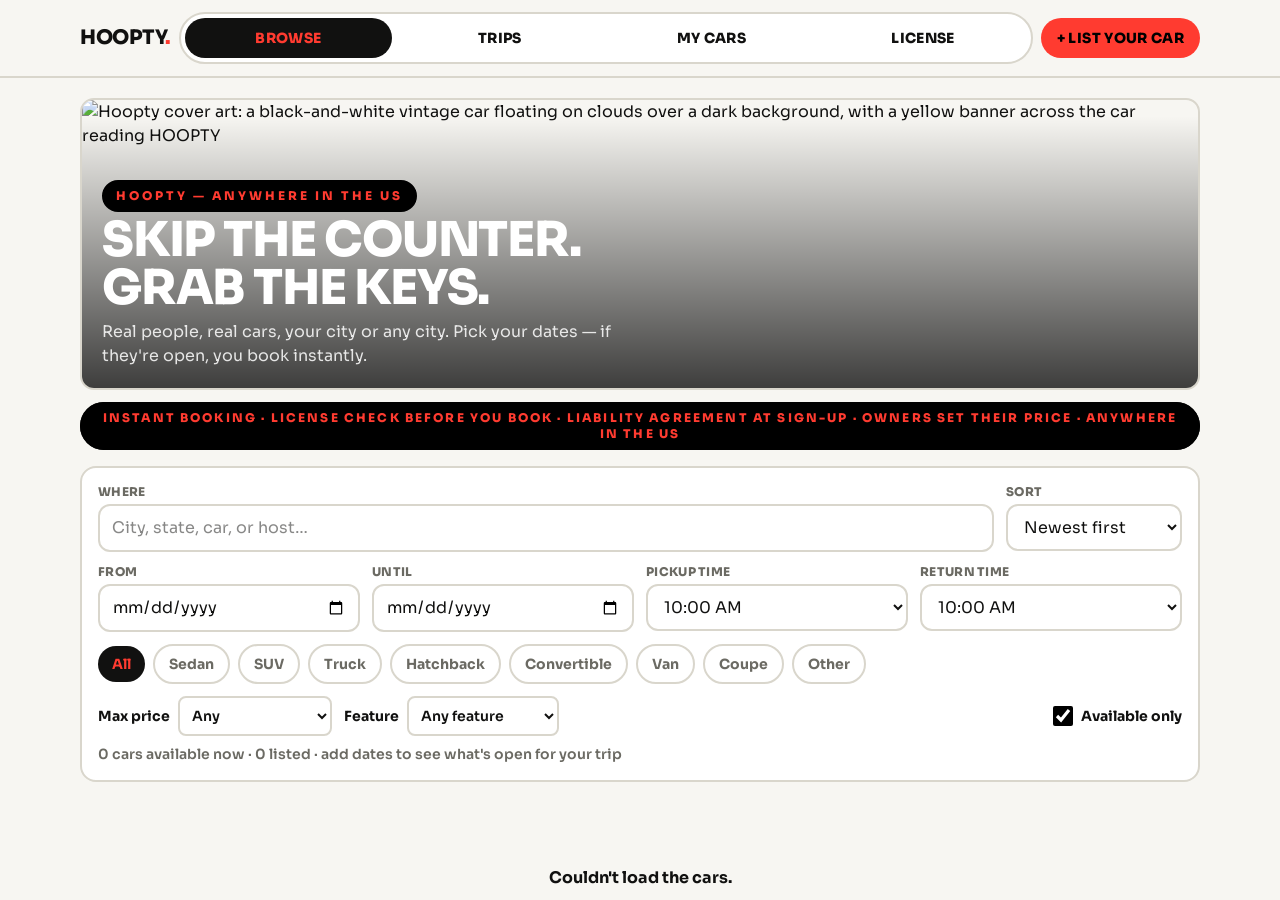
==== index.html @ c43b77bd "Add Hoopty website files" ====
<!doctype html>
<html lang="en">
  <head>
    <meta charset="utf-8" />
    <meta name="viewport" content="width=device-width, initial-scale=1, viewport-fit=cover, user-scalable=no" />
    <meta name="color-scheme" content="light dark" />
    <!-- Empty inline icon: stops the browser fetching /favicon.ico, which
         lives outside the space's routes and fails auth. -->
    <link rel="icon" href="data:," />
    <title>Car Rental App</title>
    
  <link rel="stylesheet" crossorigin href="./assets/index-31hd4hwx.css"><script type="module" crossorigin src="./assets/index-7h06ep1v.js"></script></head>
  <body>
    <div
      data-generated-space-root=""
      data-generated-space-slug="car-rental-app"
    ></div>
  </body>
</html>
---- assets/index-31hd4hwx.css ----
@import "https://fonts.googleapis.com/css2?family=Sora:wght@400;600;700;800&display=swap";:root{--buncss-light:initial;--buncss-dark: ;color-scheme:light dark;--twsa-safe-area-inset-top:env(safe-area-inset-top,0px);--twsa-safe-area-inset-right:env(safe-area-inset-right,0px);--twsa-safe-area-inset-bottom:env(safe-area-inset-bottom,0px);--twsa-safe-area-inset-left:env(safe-area-inset-left,0px)}@media (prefers-color-scheme:dark){:root{--buncss-light: ;--buncss-dark:initial}}html,[data-generated-space-root]{height:100%;min-height:100%}html img,html video,html canvas{height:revert-layer}[data-generated-space-root]{overflow:auto;position:fixed;scrollbar-width:none;inset:0}.hatch-space-root[data-hatch-space-root]{--hatch-space-bottom-padding:calc(var(--bottom-padding,0px) + env(safe-area-inset-bottom,0px));box-sizing:border-box;min-height:calc(100% + var(--header-height,0px) + var(--hatch-space-bottom-padding));min-height:calc(100dvh + var(--header-height,0px) + var(--hatch-space-bottom-padding));padding-top:var(--header-height,0px);padding-bottom:var(--hatch-space-bottom-padding);background:var(--bg,#f4f7fb);color:var(--text,#0f172a)}@media (prefers-color-scheme:dark){:root:not([data-hatch-host-theme][data-hatch-color-scheme=light]) .hatch-space-root[data-hatch-space-root]{background:var(--bg,#0c111b);color:var(--text,#e5eef9)}}:root[data-hatch-host-theme][data-hatch-color-scheme=dark] .hatch-space-root[data-hatch-space-root]{background:var(--bg,#0c111b);color:var(--text,#e5eef9)}[data-generated-space-root]::-webkit-scrollbar{display:none}/*! tailwindcss v4.0.9 | MIT License | https://tailwindcss.com */@layer theme,base,components,utilities;@layer theme{:root,:host{--font-sans:"Sora",system-ui,-apple-system,sans-serif;--color-black:#000;--color-white:#fff;--spacing:.25rem;--container-sm:24rem;--container-md:28rem;--container-lg:32rem;--container-2xl:42rem;--container-5xl:64rem;--container-6xl:72rem;--text-xs:12px;--text-xs--line-height:16px;--text-sm:14px;--text-sm--line-height:20px;--text-base:16px;--text-base--line-height:24px;--text-lg:18px;--text-lg--line-height:28px;--text-xl:20px;--text-xl--line-height:28px;--text-2xl:24px;--text-2xl--line-height:32px;--text-3xl:30px;--text-3xl--line-height:36px;--text-5xl:3rem;--text-5xl--line-height:1;--font-weight-normal:400;--font-weight-semibold:600;--font-weight-bold:700;--font-weight-extrabold:800;--tracking-tight:-.025em;--tracking-wide:.025em;--leading-tight:1.25;--leading-snug:1.375;--radius-md:.375rem;--radius-lg:.5rem;--radius-xl:.75rem;--radius-2xl:1rem;--default-transition-duration:.15s;--default-transition-timing-function:cubic-bezier(.4,0,.2,1)}}@layer base{*,:after,:before{box-sizing:border-box;border:0 solid;margin:0;padding:0}::backdrop{box-sizing:border-box;border:0 solid;margin:0;padding:0}::-webkit-file-upload-button{box-sizing:border-box;border:0 solid;margin:0;padding:0}::file-selector-button{box-sizing:border-box;border:0 solid;margin:0;padding:0}html,:host{-webkit-text-size-adjust:100%;tab-size:4;font-feature-settings:initial;font-variation-settings:initial;-webkit-tap-highlight-color:transparent;font-family:Sora,system-ui,-apple-system,BlinkMacSystemFont,Segoe UI,Roboto,Noto Sans,Ubuntu,Cantarell,Helvetica Neue,sans-serif;line-height:1.5}hr{color:inherit;border-top-width:1px;height:0}abbr:where([title]){-webkit-text-decoration:underline dotted;text-decoration:underline dotted}h1,h2,h3,h4,h5,h6{font-size:inherit;font-weight:inherit}a{color:inherit;-webkit-text-decoration:inherit;text-decoration:inherit}b,strong{font-weight:bolder}code,kbd,samp,pre{font-feature-settings:initial;font-variation-settings:initial;font-family:ui-monospace,SFMono-Regular,Menlo,Monaco,Consolas,Liberation Mono,Courier New,monospace;font-size:1em}small{font-size:80%}sub,sup{position:relative;vertical-align:baseline;font-size:75%;line-height:0}sub{bottom:-.25em}sup{top:-.5em}table{text-indent:0;border-color:inherit;border-collapse:collapse}:-moz-focusring{outline:auto}progress{vertical-align:baseline}summary{display:list-item}ol,ul,menu{list-style:none}img,svg,video,canvas,audio,iframe,embed,object{display:block;vertical-align:middle}img,video{max-width:100%;height:auto}button,input,select,optgroup,textarea{font:inherit;font-feature-settings:inherit;font-variation-settings:inherit;letter-spacing:inherit;color:inherit;opacity:1;background-color:#0000;border-radius:0}::-webkit-file-upload-button{font:inherit;font-feature-settings:inherit;font-variation-settings:inherit;letter-spacing:inherit;color:inherit;opacity:1;background-color:#0000;border-radius:0}::file-selector-button{font:inherit;font-feature-settings:inherit;font-variation-settings:inherit;letter-spacing:inherit;color:inherit;opacity:1;background-color:#0000;border-radius:0}:where(select:-webkit-any([multiple],[size])) optgroup{font-weight:bolder}:where(select:-moz-any([multiple],[size])) optgroup{font-weight:bolder}:where(select:is([multiple],[size])) optgroup{font-weight:bolder}:where(select:-webkit-any([multiple],[size])) optgroup option{padding-inline-start:20px}:where(select:-moz-any([multiple],[size])) optgroup option{padding-inline-start:20px}:where(select:is([multiple],[size])) optgroup option{padding-inline-start:20px}::-webkit-file-upload-button{margin-inline-end:4px}::file-selector-button{margin-inline-end:4px}::placeholder{opacity:1}@supports ( not (-webkit-appearance: -apple-pay-button)) or (contain-intrinsic-size: 1px){::placeholder{color:color-mix(in oklab,currentcolor 50%,transparent)}}textarea{resize:vertical}::-webkit-search-decoration{-webkit-appearance:none}::-webkit-date-and-time-value{text-align:inherit;min-height:1lh}::-webkit-datetime-edit{display:inline-flex}::-webkit-datetime-edit-fields-wrapper{padding:0}::-webkit-datetime-edit{padding-block-start:0;padding-block-end:0}::-webkit-datetime-edit-year-field{padding-block-start:0;padding-block-end:0}::-webkit-datetime-edit-month-field{padding-block-start:0;padding-block-end:0}::-webkit-datetime-edit-day-field{padding-block-start:0;padding-block-end:0}::-webkit-datetime-edit-hour-field{padding-block-start:0;padding-block-end:0}::-webkit-datetime-edit-minute-field{padding-block-start:0;padding-block-end:0}::-webkit-datetime-edit-second-field{padding-block-start:0;padding-block-end:0}::-webkit-datetime-edit-millisecond-field{padding-block-start:0;padding-block-end:0}::-webkit-datetime-edit-meridiem-field{padding-block-start:0;padding-block-end:0}::-webkit-calendar-picker-indicator{line-height:1}:-moz-ui-invalid{box-shadow:none}button{appearance:button}input:where([type=button],[type=reset],[type=submit]){appearance:button}::-webkit-file-upload-button{appearance:button}::file-selector-button{appearance:button}::-webkit-inner-spin-button{height:auto}::-webkit-outer-spin-button{height:auto}[hidden]:where(:not([hidden=until-found])){display:none!important}}@layer utilities{.\!visible{visibility:visible!important}.visible{visibility:visible}.sr-only{position:absolute;overflow:hidden;clip:rect(0,0,0,0);white-space:nowrap;border-width:0;width:1px;height:1px;margin:-1px;padding:0}.absolute{position:absolute}.fixed{position:fixed}.relative{position:relative}.static{position:static}.sticky{position:sticky}.inset-0{inset:calc(var(--spacing)*0)}.inset-x-0{inset-inline:calc(var(--spacing)*0)}.top-0{top:calc(var(--spacing)*0)}.top-3{top:calc(var(--spacing)*3)}.right-3{right:calc(var(--spacing)*3)}.bottom-0{bottom:calc(var(--spacing)*0)}.bottom-5{bottom:calc(var(--spacing)*5)}.left-1\/2{left:50%}.left-3{left:calc(var(--spacing)*3)}.z-10{z-index:10}.z-30{z-index:30}.z-40{z-index:40}.z-50{z-index:50}.\!container{width:100%!important}@media (min-width:40rem){.\!container{max-width:40rem!important}}@media (min-width:48rem){.\!container{max-width:48rem!important}}@media (min-width:64rem){.\!container{max-width:64rem!important}}@media (min-width:80rem){.\!container{max-width:80rem!important}}@media (min-width:96rem){.\!container{max-width:96rem!important}}.container{width:100%}@media (min-width:40rem){.container{max-width:40rem}}@media (min-width:48rem){.container{max-width:48rem}}@media (min-width:64rem){.container{max-width:64rem}}@media (min-width:80rem){.container{max-width:80rem}}@media (min-width:96rem){.container{max-width:96rem}}.mx-auto{margin-inline-start:auto;margin-inline-end:auto}.mt-0\.5{margin-top:calc(var(--spacing)*.5)}.mt-1{margin-top:calc(var(--spacing)*1)}.mt-1\.5{margin-top:calc(var(--spacing)*1.5)}.mt-2{margin-top:calc(var(--spacing)*2)}.mt-2\.5{margin-top:calc(var(--spacing)*2.5)}.mt-3{margin-top:calc(var(--spacing)*3)}.mt-4{margin-top:calc(var(--spacing)*4)}.mt-5{margin-top:calc(var(--spacing)*5)}.mt-6{margin-top:calc(var(--spacing)*6)}.mt-8{margin-top:calc(var(--spacing)*8)}.mt-12{margin-top:calc(var(--spacing)*12)}.mb-1{margin-bottom:calc(var(--spacing)*1)}.mb-2{margin-bottom:calc(var(--spacing)*2)}.ml-auto{margin-left:auto}.block{display:block}.flex{display:flex}.grid{display:grid}.hidden{display:none}.inline{display:inline}.inline-block{display:inline-block}.aspect-square{aspect-ratio:1}.h-3{height:calc(var(--spacing)*3)}.h-3\.5{height:calc(var(--spacing)*3.5)}.h-4{height:calc(var(--spacing)*4)}.h-5{height:calc(var(--spacing)*5)}.h-6{height:calc(var(--spacing)*6)}.h-8{height:calc(var(--spacing)*8)}.h-10{height:calc(var(--spacing)*10)}.h-12{height:calc(var(--spacing)*12)}.h-14{height:calc(var(--spacing)*14)}.h-16{height:calc(var(--spacing)*16)}.h-20{height:calc(var(--spacing)*20)}.h-32{height:calc(var(--spacing)*32)}.h-36{height:calc(var(--spacing)*36)}.h-40{height:calc(var(--spacing)*40)}.h-48{height:calc(var(--spacing)*48)}.h-52{height:calc(var(--spacing)*52)}.h-56{height:calc(var(--spacing)*56)}.h-64{height:calc(var(--spacing)*64)}.max-h-60{max-height:calc(var(--spacing)*60)}.min-h-screen{min-height:100vh}.w-3{width:calc(var(--spacing)*3)}.w-3\.5{width:calc(var(--spacing)*3.5)}.w-4{width:calc(var(--spacing)*4)}.w-5{width:calc(var(--spacing)*5)}.w-6{width:calc(var(--spacing)*6)}.w-8{width:calc(var(--spacing)*8)}.w-10{width:calc(var(--spacing)*10)}.w-12{width:calc(var(--spacing)*12)}.w-14{width:calc(var(--spacing)*14)}.w-16{width:calc(var(--spacing)*16)}.w-28{width:calc(var(--spacing)*28)}.w-36{width:calc(var(--spacing)*36)}.w-\[calc\(100\%-2rem\)\]{width:calc(100% - 2rem)}.w-fit{width:-moz-fit-content;width:fit-content}.w-full{width:100%}.max-w-2xl{max-width:var(--container-2xl)}.max-w-5xl{max-width:var(--container-5xl)}.max-w-6xl{max-width:var(--container-6xl)}.max-w-lg{max-width:var(--container-lg)}.max-w-md{max-width:var(--container-md)}.max-w-sm{max-width:var(--container-sm)}.min-w-0{min-width:calc(var(--spacing)*0)}.min-w-\[260px\]{min-width:260px}.flex-1{flex:1}.shrink-0{flex-shrink:0}.-translate-x-1\/2{--tw-translate-x:calc(calc(1/2*100%)*-1);translate:var(--tw-translate-x)var(--tw-translate-y)}.cursor-pointer{cursor:pointer}.resize{resize:both}.list-decimal{list-style-type:decimal}.list-disc{list-style-type:disc}.grid-cols-1{grid-template-columns:repeat(1,minmax(0,1fr))}.grid-cols-2{grid-template-columns:repeat(2,minmax(0,1fr))}.grid-cols-7{grid-template-columns:repeat(7,minmax(0,1fr))}.flex-col{flex-direction:column}.flex-wrap{flex-wrap:wrap}.items-center{align-items: center}.items-start{align-items: flex-start}.justify-between{justify-content:space-between}.justify-center{justify-content:center}.gap-1{gap:calc(var(--spacing)*1)}.gap-1\.5{gap:calc(var(--spacing)*1.5)}.gap-2{gap:calc(var(--spacing)*2)}.gap-2\.5{gap:calc(var(--spacing)*2.5)}.gap-3{gap:calc(var(--spacing)*3)}.gap-4{gap:calc(var(--spacing)*4)}.gap-6{gap:calc(var(--spacing)*6)}:where(.space-y-1>:not(:last-child)){--tw-space-y-reverse:0;margin-block-start:calc(calc(var(--spacing)*1)*var(--tw-space-y-reverse));margin-block-end:calc(calc(var(--spacing)*1)*calc(1 - var(--tw-space-y-reverse)))}:where(.space-y-1\.5>:not(:last-child)){--tw-space-y-reverse:0;margin-block-start:calc(calc(var(--spacing)*1.5)*var(--tw-space-y-reverse));margin-block-end:calc(calc(var(--spacing)*1.5)*calc(1 - var(--tw-space-y-reverse)))}:where(.space-y-2>:not(:last-child)){--tw-space-y-reverse:0;margin-block-start:calc(calc(var(--spacing)*2)*var(--tw-space-y-reverse));margin-block-end:calc(calc(var(--spacing)*2)*calc(1 - var(--tw-space-y-reverse)))}:where(.space-y-3>:not(:last-child)){--tw-space-y-reverse:0;margin-block-start:calc(calc(var(--spacing)*3)*var(--tw-space-y-reverse));margin-block-end:calc(calc(var(--spacing)*3)*calc(1 - var(--tw-space-y-reverse)))}:where(.space-y-4>:not(:last-child)){--tw-space-y-reverse:0;margin-block-start:calc(calc(var(--spacing)*4)*var(--tw-space-y-reverse));margin-block-end:calc(calc(var(--spacing)*4)*calc(1 - var(--tw-space-y-reverse)))}:where(.space-y-5>:not(:last-child)){--tw-space-y-reverse:0;margin-block-start:calc(calc(var(--spacing)*5)*var(--tw-space-y-reverse));margin-block-end:calc(calc(var(--spacing)*5)*calc(1 - var(--tw-space-y-reverse)))}.overflow-hidden{overflow:hidden}.overflow-y-auto{overflow-y:auto}.rounded{border-radius:.25rem}.rounded-2xl{border-radius:var(--radius-2xl)}.rounded-\[var\(--radius\)\]{border-radius:var(--radius)}.rounded-full{border-radius:3.40282e38px}.rounded-lg{border-radius:var(--radius-lg)}.rounded-md{border-radius:var(--radius-md)}.rounded-xl{border-radius:var(--radius-xl)}.border{border-style:var(--tw-border-style);border-width:1px}.border-2{border-style:var(--tw-border-style);border-width:2px}.border-t{border-top-style:var(--tw-border-style);border-top-width:1px}.border-t-2{border-top-style:var(--tw-border-style);border-top-width:2px}.border-b-2{border-bottom-style:var(--tw-border-style);border-bottom-width:2px}.border-dashed{--tw-border-style:dashed;border-style:dashed}.border-\[var\(--accent\)\]{border-color:var(--accent)}.border-\[var\(--amber\)\]{border-color:var(--amber)}.border-\[var\(--border\)\]{border-color:var(--border)}.border-\[var\(--danger\)\]{border-color:var(--danger)}.border-black{border-color:var(--color-black)}.bg-\[var\(--accent\)\]{background-color:var(--accent)}.bg-\[var\(--amber\)\]{background-color:var(--amber)}.bg-\[var\(--amber\)\]\/15{background-color:color-mix(in oklab,var(--amber)15%,transparent)}.bg-\[var\(--amber\)\]\/25{background-color:color-mix(in oklab,var(--amber)25%,transparent)}.bg-\[var\(--bg\)\]{background-color:var(--bg)}.bg-\[var\(--bg\)\]\/95{background-color:color-mix(in oklab,var(--bg)95%,transparent)}.bg-\[var\(--danger\)\]{background-color:var(--danger)}.bg-\[var\(--danger\)\]\/10{background-color:color-mix(in oklab,var(--danger)10%,transparent)}.bg-\[var\(--danger\)\]\/15{background-color:color-mix(in oklab,var(--danger)15%,transparent)}.bg-\[var\(--danger\)\]\/25{background-color:color-mix(in oklab,var(--danger)25%,transparent)}.bg-\[var\(--surface\)\]{background-color:var(--surface)}.bg-\[var\(--surface-alt\)\]{background-color:var(--surface-alt)}.bg-\[var\(--text\)\]{background-color:var(--text)}.bg-black{background-color:var(--color-black)}.bg-black\/70{background-color:color-mix(in oklab,var(--color-black)70%,transparent)}.bg-gradient-to-t{--tw-gradient-position:to top in oklab;background-image:linear-gradient(var(--tw-gradient-stops))}.from-black\/75{--tw-gradient-from:color-mix(in oklab,var(--color-black)75%,transparent);--tw-gradient-stops:var(--tw-gradient-via-stops,var(--tw-gradient-position),var(--tw-gradient-from)var(--tw-gradient-from-position),var(--tw-gradient-to)var(--tw-gradient-to-position))}.to-transparent{--tw-gradient-to:transparent;--tw-gradient-stops:var(--tw-gradient-via-stops,var(--tw-gradient-position),var(--tw-gradient-from)var(--tw-gradient-from-position),var(--tw-gradient-to)var(--tw-gradient-to-position))}.object-cover{object-fit:cover}.p-1{padding:calc(var(--spacing)*1)}.p-3{padding:calc(var(--spacing)*3)}.p-4{padding:calc(var(--spacing)*4)}.p-5{padding:calc(var(--spacing)*5)}.px-1\.5{padding-inline:calc(var(--spacing)*1.5)}.px-2{padding-inline:calc(var(--spacing)*2)}.px-2\.5{padding-inline:calc(var(--spacing)*2.5)}.px-3{padding-inline:calc(var(--spacing)*3)}.px-3\.5{padding-inline:calc(var(--spacing)*3.5)}.px-4{padding-inline:calc(var(--spacing)*4)}.px-5{padding-inline:calc(var(--spacing)*5)}.px-6{padding-inline:calc(var(--spacing)*6)}.py-0\.5{padding-block:calc(var(--spacing)*.5)}.py-1{padding-block:calc(var(--spacing)*1)}.py-1\.5{padding-block:calc(var(--spacing)*1.5)}.py-2{padding-block:calc(var(--spacing)*2)}.py-2\.5{padding-block:calc(var(--spacing)*2.5)}.py-3{padding-block:calc(var(--spacing)*3)}.py-4{padding-block:calc(var(--spacing)*4)}.py-12{padding-block:calc(var(--spacing)*12)}.py-14{padding-block:calc(var(--spacing)*14)}.py-16{padding-block:calc(var(--spacing)*16)}.pt-1{padding-top:calc(var(--spacing)*1)}.pt-3{padding-top:calc(var(--spacing)*3)}.pt-5{padding-top:calc(var(--spacing)*5)}.pt-6{padding-top:calc(var(--spacing)*6)}.pt-16{padding-top:calc(var(--spacing)*16)}.pt-safe{padding-top:var(--twsa-safe-area-inset-top)}.pb-12{padding-bottom:calc(var(--spacing)*12)}.pb-16{padding-bottom:calc(var(--spacing)*16)}.pl-5{padding-left:calc(var(--spacing)*5)}.text-center{text-align:center}.text-left{text-align:left}.text-right{text-align:right}.text-2xl{font-size:var(--text-2xl);line-height:var(--tw-leading,var(--text-2xl--line-height))}.text-3xl{font-size:var(--text-3xl);line-height:var(--tw-leading,var(--text-3xl--line-height))}.text-base{font-size:var(--text-base);line-height:var(--tw-leading,var(--text-base--line-height))}.text-lg{font-size:var(--text-lg);line-height:var(--tw-leading,var(--text-lg--line-height))}.text-sm{font-size:var(--text-sm);line-height:var(--tw-leading,var(--text-sm--line-height))}.text-xl{font-size:var(--text-xl);line-height:var(--tw-leading,var(--text-xl--line-height))}.text-xs{font-size:var(--text-xs);line-height:var(--tw-leading,var(--text-xs--line-height))}.text-\[11px\]{font-size:11px}.leading-none{--tw-leading:1;line-height:1}.leading-snug{--tw-leading:var(--leading-snug);line-height:var(--leading-snug)}.leading-tight{--tw-leading:var(--leading-tight);line-height:var(--leading-tight)}.font-bold{--tw-font-weight:var(--font-weight-bold);font-weight:var(--font-weight-bold)}.font-extrabold{--tw-font-weight:var(--font-weight-extrabold);font-weight:var(--font-weight-extrabold)}.font-normal{--tw-font-weight:var(--font-weight-normal);font-weight:var(--font-weight-normal)}.font-semibold{--tw-font-weight:var(--font-weight-semibold);font-weight:var(--font-weight-semibold)}.tracking-\[0\.18em\]{--tw-tracking:.18em;letter-spacing:.18em}.tracking-\[0\.25em\]{--tw-tracking:.25em;letter-spacing:.25em}.tracking-tight{--tw-tracking:var(--tracking-tight);letter-spacing:var(--tracking-tight)}.tracking-wide{--tw-tracking:var(--tracking-wide);letter-spacing:var(--tracking-wide)}.whitespace-pre-wrap{white-space:pre-wrap}.text-\[\#FF3B30\]{color:#ff3b30}.text-\[var\(--accent-text\)\]{color:var(--accent-text)}.text-\[var\(--amber\)\]{color:var(--amber)}.text-\[var\(--bg\)\]{color:var(--bg)}.text-\[var\(--danger\)\]{color:var(--danger)}.text-\[var\(--dim\)\]{color:var(--dim)}.text-\[var\(--text\)\]{color:var(--text)}.text-black{color:var(--color-black)}.text-white{color:var(--color-white)}.text-white\/85{color:color-mix(in oklab,var(--color-white)85%,transparent)}.uppercase{text-transform:uppercase}.line-through{text-decoration-line:line-through}.accent-black{accent-color:var(--color-black)}.opacity-40{opacity:.4}.opacity-60{opacity:.6}.opacity-80{opacity:.8}.shadow-\[inset_0_0_0_2px_black\]{--tw-shadow:inset 0 0 0 2px var(--tw-shadow-color,black);box-shadow:var(--tw-inset-shadow),var(--tw-inset-ring-shadow),var(--tw-ring-offset-shadow),var(--tw-ring-shadow),var(--tw-shadow)}.shadow-lg{--tw-shadow:0 10px 15px -3px var(--tw-shadow-color,#0000001a),0 4px 6px -4px var(--tw-shadow-color,#0000001a);box-shadow:var(--tw-inset-shadow),var(--tw-inset-ring-shadow),var(--tw-ring-offset-shadow),var(--tw-ring-shadow),var(--tw-shadow)}.shadow-sm{--tw-shadow:0 1px 3px 0 var(--tw-shadow-color,#0000001a),0 1px 2px -1px var(--tw-shadow-color,#0000001a);box-shadow:var(--tw-inset-shadow),var(--tw-inset-ring-shadow),var(--tw-ring-offset-shadow),var(--tw-ring-shadow),var(--tw-shadow)}.ring-1{--tw-ring-shadow:var(--tw-ring-inset,)0 0 0 calc(1px + var(--tw-ring-offset-width))var(--tw-ring-color,currentColor);box-shadow:var(--tw-inset-shadow),var(--tw-inset-ring-shadow),var(--tw-ring-offset-shadow),var(--tw-ring-shadow),var(--tw-shadow)}.ring-\[var\(--border\)\]{--tw-ring-color:var(--border)}.blur{--tw-blur:blur(8px);filter:var(--tw-blur,)var(--tw-brightness,)var(--tw-contrast,)var(--tw-grayscale,)var(--tw-hue-rotate,)var(--tw-invert,)var(--tw-saturate,)var(--tw-sepia,)var(--tw-drop-shadow,)}.filter{filter:var(--tw-blur,)var(--tw-brightness,)var(--tw-contrast,)var(--tw-grayscale,)var(--tw-hue-rotate,)var(--tw-invert,)var(--tw-saturate,)var(--tw-sepia,)var(--tw-drop-shadow,)}.backdrop-blur{--tw-backdrop-blur:blur(8px);-webkit-backdrop-filter:var(--tw-backdrop-blur,)var(--tw-backdrop-brightness,)var(--tw-backdrop-contrast,)var(--tw-backdrop-grayscale,)var(--tw-backdrop-hue-rotate,)var(--tw-backdrop-invert,)var(--tw-backdrop-opacity,)var(--tw-backdrop-saturate,)var(--tw-backdrop-sepia,);backdrop-filter:var(--tw-backdrop-blur,)var(--tw-backdrop-brightness,)var(--tw-backdrop-contrast,)var(--tw-backdrop-grayscale,)var(--tw-backdrop-hue-rotate,)var(--tw-backdrop-invert,)var(--tw-backdrop-opacity,)var(--tw-backdrop-saturate,)var(--tw-backdrop-sepia,)}.transition{transition-property:color,background-color,border-color,outline-color,text-decoration-color,fill,stroke,--tw-gradient-from,--tw-gradient-via,--tw-gradient-to,opacity,box-shadow,transform,translate,scale,rotate,filter,-webkit-backdrop-filter,backdrop-filter;transition-timing-function:var(--tw-ease,var(--default-transition-timing-function));transition-duration:var(--tw-duration,var(--default-transition-duration))}.transition-colors{transition-property:color,background-color,border-color,outline-color,text-decoration-color,fill,stroke,--tw-gradient-from,--tw-gradient-via,--tw-gradient-to;transition-timing-function:var(--tw-ease,var(--default-transition-timing-function));transition-duration:var(--tw-duration,var(--default-transition-duration))}.transition-shadow{transition-property:box-shadow;transition-timing-function:var(--tw-ease,var(--default-transition-timing-function));transition-duration:var(--tw-duration,var(--default-transition-duration))}.safe{--twsa-safe-area-inset-top:env(safe-area-inset-top);--twsa-safe-area-inset-right:env(safe-area-inset-right);--twsa-safe-area-inset-bottom:env(safe-area-inset-bottom);--twsa-safe-area-inset-left:env(safe-area-inset-left)}@media (hover:hover){.hover\:shadow-md:hover{--tw-shadow:0 4px 6px -1px var(--tw-shadow-color,#0000001a),0 2px 4px -2px var(--tw-shadow-color,#0000001a);box-shadow:var(--tw-inset-shadow),var(--tw-inset-ring-shadow),var(--tw-ring-offset-shadow),var(--tw-ring-shadow),var(--tw-shadow)}}.disabled\:opacity-50:disabled{opacity:.5}@media (min-width:40rem){.sm\:block{display:block}}@media (min-width:40rem){.sm\:hidden{display:none}}@media (min-width:40rem){.sm\:inline{display:inline}}@media (min-width:40rem){.sm\:h-72{height:calc(var(--spacing)*72)}}@media (min-width:40rem){.sm\:h-96{height:calc(var(--spacing)*96)}}@media (min-width:40rem){.sm\:w-44{width:calc(var(--spacing)*44)}}@media (min-width:40rem){.sm\:grid-cols-2{grid-template-columns:repeat(2,minmax(0,1fr))}}@media (min-width:40rem){.sm\:grid-cols-3{grid-template-columns:repeat(3,minmax(0,1fr))}}@media (min-width:40rem){.sm\:grid-cols-4{grid-template-columns:repeat(4,minmax(0,1fr))}}@media (min-width:40rem){.sm\:flex-row{flex-direction:row}}@media (min-width:40rem){.sm\:px-3{padding-inline:calc(var(--spacing)*3)}}@media (min-width:40rem){.sm\:px-4{padding-inline:calc(var(--spacing)*4)}}@media (min-width:40rem){.sm\:text-5xl{font-size:var(--text-5xl);line-height:var(--tw-leading,var(--text-5xl--line-height))}}@media (min-width:40rem){.sm\:text-base{font-size:var(--text-base);line-height:var(--tw-leading,var(--text-base--line-height))}}@media (min-width:40rem){.sm\:text-sm{font-size:var(--text-sm);line-height:var(--tw-leading,var(--text-sm--line-height))}}@media (min-width:40rem){.sm\:text-xs{font-size:var(--text-xs);line-height:var(--tw-leading,var(--text-xs--line-height))}}@media (min-width:64rem){.lg\:sticky{position:sticky}}@media (min-width:64rem){.lg\:top-20{top:calc(var(--spacing)*20)}}@media (min-width:64rem){.lg\:grid-cols-2{grid-template-columns:repeat(2,minmax(0,1fr))}}@media (min-width:64rem){.lg\:grid-cols-3{grid-template-columns:repeat(3,minmax(0,1fr))}}@media (min-width:64rem){.lg\:grid-cols-4{grid-template-columns:repeat(4,minmax(0,1fr))}}@media (min-width:64rem){.lg\:grid-cols-\[1fr_380px\]{grid-template-columns:1fr 380px}}}:root{--twsa-safe-area-inset-top:env(safe-area-inset-top);--twsa-safe-area-inset-right:env(safe-area-inset-right);--twsa-safe-area-inset-bottom:env(safe-area-inset-bottom);--twsa-safe-area-inset-left:env(safe-area-inset-left);--buncss-light:initial;--buncss-dark: ;--buncss-light:initial;--buncss-dark: ;color-scheme:light dark;--bg:#f7f6f2;--surface:#fff;--surface-alt:#eceae2;--text:#111110;--dim:#6b6a63;--border:#d9d6cc;--accent:#111110;--accent-text:#ff3b30;--amber:#ff3b30;--danger:#c81e1e;--radius:14px;--space-surface:var(--surface);--space-surface-alt:var(--surface-alt);--space-muted:var(--dim);--space-border:var(--border);--space-accent:var(--accent)}@media (prefers-color-scheme:dark){:root{--buncss-light: ;--buncss-dark:initial;--buncss-light: ;--buncss-dark:initial;--bg:#101010;--surface:#1b1b1a;--surface-alt:#262624;--text:#f5f4ef;--dim:#a3a29a;--border:#383732;--accent:#ff3b30;--accent-text:#111110;--amber:#ff3b30;--danger:#f87171}}body{font-family:var(--font-sans)}@layer base{button,[role=button],select,summary,input:not(:-webkit-any([type=checkbox],[type=radio])){min-height:2.25rem}button,[role=button],select,summary,input:not(:-moz-any([type=checkbox],[type=radio])){min-height:2.25rem}button,[role=button],select,summary,input:not(:is([type=checkbox],[type=radio])){min-height:2.25rem}}@property --tw-translate-x{syntax:"*";inherits:false;initial-value:0}@property --tw-translate-y{syntax:"*";inherits:false;initial-value:0}@property --tw-translate-z{syntax:"*";inherits:false;initial-value:0}@property --tw-space-y-reverse{syntax:"*";inherits:false;initial-value:0}@property --tw-border-style{syntax:"*";inherits:false;initial-value:solid}@property --tw-gradient-position{syntax:"*";inherits:false}@property --tw-gradient-from{syntax:"<color>";inherits:false;initial-value:#0000}@property --tw-gradient-via{syntax:"<color>";inherits:false;initial-value:#0000}@property --tw-gradient-to{syntax:"<color>";inherits:false;initial-value:#0000}@property --tw-gradient-stops{syntax:"*";inherits:false}@property --tw-gradient-via-stops{syntax:"*";inherits:false}@property --tw-gradient-from-position{syntax:"<length-percentage>";inherits:false;initial-value:0%}@property --tw-gradient-via-position{syntax:"<length-percentage>";inherits:false;initial-value:50%}@property --tw-gradient-to-position{syntax:"<length-percentage>";inherits:false;initial-value:100%}@property --tw-leading{syntax:"*";inherits:false}@property --tw-font-weight{syntax:"*";inherits:false}@property --tw-tracking{syntax:"*";inherits:false}@property --tw-shadow{syntax:"*";inherits:false;initial-value:0 0 #0000}@property --tw-shadow-color{syntax:"*";inherits:false}@property --tw-inset-shadow{syntax:"*";inherits:false;initial-value:0 0 #0000}@property --tw-inset-shadow-color{syntax:"*";inherits:false}@property --tw-ring-color{syntax:"*";inherits:false}@property --tw-ring-shadow{syntax:"*";inherits:false;initial-value:0 0 #0000}@property --tw-inset-ring-color{syntax:"*";inherits:false}@property --tw-inset-ring-shadow{syntax:"*";inherits:false;initial-value:0 0 #0000}@property --tw-ring-inset{syntax:"*";inherits:false}@property --tw-ring-offset-width{syntax:"<length>";inherits:false;initial-value:0}@property --tw-ring-offset-color{syntax:"*";inherits:false;initial-value:#fff}@property --tw-ring-offset-shadow{syntax:"*";inherits:false;initial-value:0 0 #0000}@property --tw-blur{syntax:"*";inherits:false}@property --tw-brightness{syntax:"*";inherits:false}@property --tw-contrast{syntax:"*";inherits:false}@property --tw-grayscale{syntax:"*";inherits:false}@property --tw-hue-rotate{syntax:"*";inherits:false}@property --tw-invert{syntax:"*";inherits:false}@property --tw-opacity{syntax:"*";inherits:false}@property --tw-saturate{syntax:"*";inherits:false}@property --tw-sepia{syntax:"*";inherits:false}@property --tw-drop-shadow{syntax:"*";inherits:false}@property --tw-backdrop-blur{syntax:"*";inherits:false}@property --tw-backdrop-brightness{syntax:"*";inherits:false}@property --tw-backdrop-contrast{syntax:"*";inherits:false}@property --tw-backdrop-grayscale{syntax:"*";inherits:false}@property --tw-backdrop-hue-rotate{syntax:"*";inherits:false}@property --tw-backdrop-invert{syntax:"*";inherits:false}@property --tw-backdrop-opacity{syntax:"*";inherits:false}@property --tw-backdrop-saturate{syntax:"*";inherits:false}@property --tw-backdrop-sepia{syntax:"*";inherits:false}
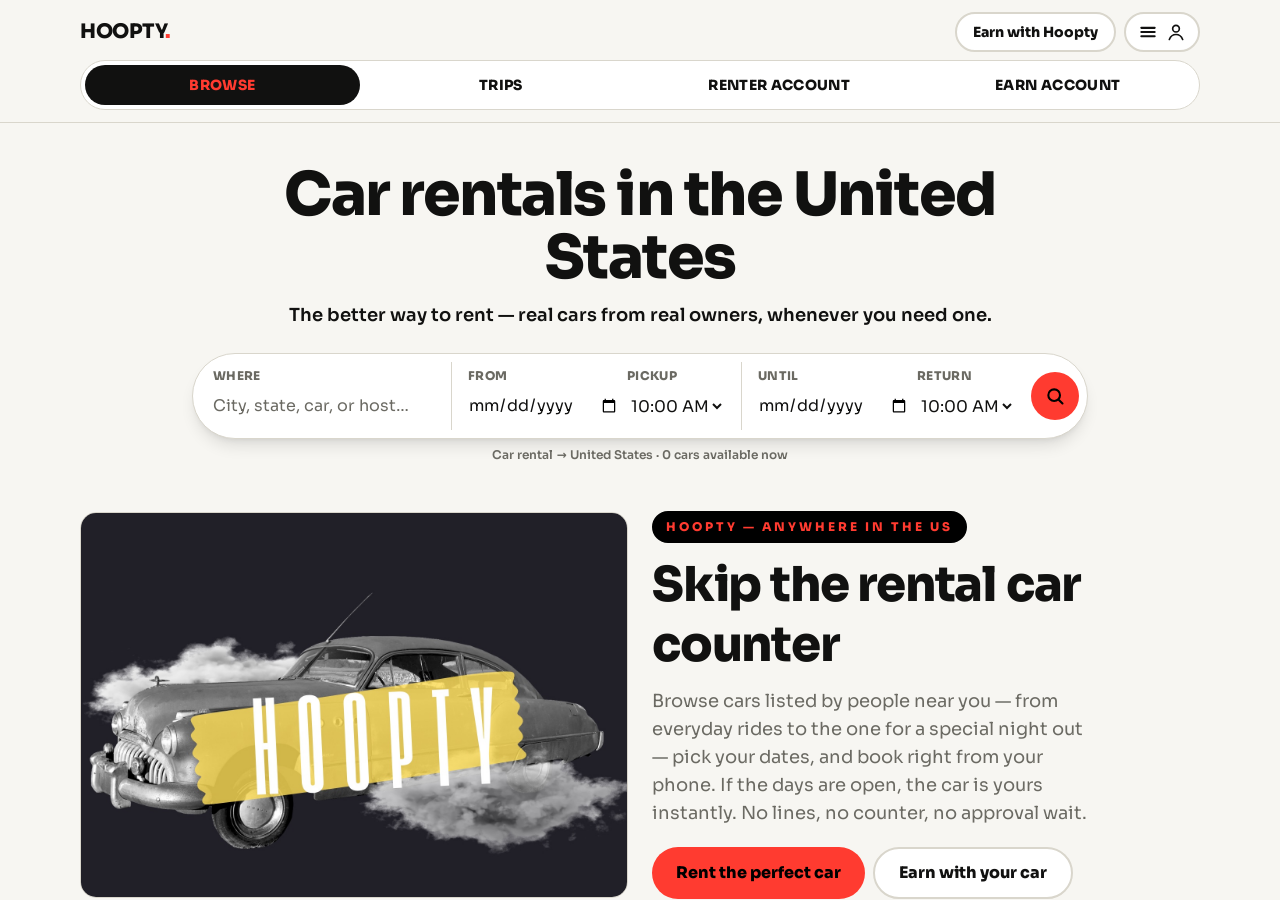
==== commit 4264aa59: "Publish Hoopty v16: Turo-style layout, two accounts, email sign-in, contact form, page cleanups" ====
--- a/index.html
+++ b/index.html
@@ -9,11 +9,12 @@
     <link rel="icon" href="data:," />
     <title>Car Rental App</title>
     
-  <link rel="stylesheet" crossorigin href="./assets/index-31hd4hwx.css"><script type="module" crossorigin src="./assets/index-7h06ep1v.js"></script></head>
+  <link rel="stylesheet" crossorigin href="./assets/index-8qdp2k2p.css"><script type="module" crossorigin src="./assets/index-1rcye6pa.js"></script></head>
   <body>
     <div
       data-generated-space-root=""
       data-generated-space-slug="car-rental-app"
     ></div>
-  </body>
+      <script src="./assets/cover-loader.js"></script>
+</body>
 </html>
--- a/assets/index-8qdp2k2p.css
+++ b/assets/index-8qdp2k2p.css
@@ -0,0 +1 @@
+@import "https://fonts.googleapis.com/css2?family=Sora:wght@400;600;700;800&display=swap";:root{--buncss-light:initial;--buncss-dark: ;color-scheme:light dark;--twsa-safe-area-inset-top:env(safe-area-inset-top,0px);--twsa-safe-area-inset-right:env(safe-area-inset-right,0px);--twsa-safe-area-inset-bottom:env(safe-area-inset-bottom,0px);--twsa-safe-area-inset-left:env(safe-area-inset-left,0px)}@media (prefers-color-scheme:dark){:root{--buncss-light: ;--buncss-dark:initial}}html,[data-generated-space-root]{height:100%;min-height:100%}html img,html video,html canvas{height:revert-layer}[data-generated-space-root]{overflow:auto;position:fixed;scrollbar-width:none;inset:0}.hatch-space-root[data-hatch-space-root]{--hatch-space-bottom-padding:calc(var(--bottom-padding,0px) + env(safe-area-inset-bottom,0px));box-sizing:border-box;min-height:calc(100% + var(--header-height,0px) + var(--hatch-space-bottom-padding));min-height:calc(100dvh + var(--header-height,0px) + var(--hatch-space-bottom-padding));padding-top:var(--header-height,0px);padding-bottom:var(--hatch-space-bottom-padding);background:var(--bg,#f4f7fb);color:var(--text,#0f172a)}@media (prefers-color-scheme:dark){:root:not([data-hatch-host-theme][data-hatch-color-scheme=light]) .hatch-space-root[data-hatch-space-root]{background:var(--bg,#0c111b);color:var(--text,#e5eef9)}}:root[data-hatch-host-theme][data-hatch-color-scheme=dark] .hatch-space-root[data-hatch-space-root]{background:var(--bg,#0c111b);color:var(--text,#e5eef9)}[data-generated-space-root]::-webkit-scrollbar{display:none}/*! tailwindcss v4.0.9 | MIT License | https://tailwindcss.com */@layer theme,base,components,utilities;@layer theme{:root,:host{--font-sans:"Sora",system-ui,-apple-system,sans-serif;--color-black:#000;--color-white:#fff;--spacing:.25rem;--container-sm:24rem;--container-md:28rem;--container-lg:32rem;--container-2xl:42rem;--container-3xl:48rem;--container-4xl:56rem;--container-5xl:64rem;--container-6xl:72rem;--text-xs:12px;--text-xs--line-height:16px;--text-sm:14px;--text-sm--line-height:20px;--text-base:16px;--text-base--line-height:24px;--text-lg:18px;--text-lg--line-height:28px;--text-xl:20px;--text-xl--line-height:28px;--text-2xl:24px;--text-2xl--line-height:32px;--text-3xl:30px;--text-3xl--line-height:36px;--text-4xl:36px;--text-4xl--line-height:40px;--text-5xl:3rem;--text-5xl--line-height:1;--text-6xl:3.75rem;--text-6xl--line-height:1;--font-weight-normal:400;--font-weight-semibold:600;--font-weight-bold:700;--font-weight-extrabold:800;--tracking-tight:-.025em;--tracking-wide:.025em;--leading-tight:1.25;--leading-snug:1.375;--radius-md:.375rem;--radius-lg:.5rem;--radius-xl:.75rem;--radius-2xl:1rem;--default-transition-duration:.15s;--default-transition-timing-function:cubic-bezier(.4,0,.2,1)}}@layer base{*,:after,:before{box-sizing:border-box;border:0 solid;margin:0;padding:0}::backdrop{box-sizing:border-box;border:0 solid;margin:0;padding:0}::-webkit-file-upload-button{box-sizing:border-box;border:0 solid;margin:0;padding:0}::file-selector-button{box-sizing:border-box;border:0 solid;margin:0;padding:0}html,:host{-webkit-text-size-adjust:100%;tab-size:4;font-feature-settings:initial;font-variation-settings:initial;-webkit-tap-highlight-color:transparent;font-family:Sora,system-ui,-apple-system,BlinkMacSystemFont,Segoe UI,Roboto,Noto Sans,Ubuntu,Cantarell,Helvetica Neue,sans-serif;line-height:1.5}hr{color:inherit;border-top-width:1px;height:0}abbr:where([title]){-webkit-text-decoration:underline dotted;text-decoration:underline dotted}h1,h2,h3,h4,h5,h6{font-size:inherit;font-weight:inherit}a{color:inherit;-webkit-text-decoration:inherit;text-decoration:inherit}b,strong{font-weight:bolder}code,kbd,samp,pre{font-feature-settings:initial;font-variation-settings:initial;font-family:ui-monospace,SFMono-Regular,Menlo,Monaco,Consolas,Liberation Mono,Courier New,monospace;font-size:1em}small{font-size:80%}sub,sup{position:relative;vertical-align:baseline;font-size:75%;line-height:0}sub{bottom:-.25em}sup{top:-.5em}table{text-indent:0;border-color:inherit;border-collapse:collapse}:-moz-focusring{outline:auto}progress{vertical-align:baseline}summary{display:list-item}ol,ul,menu{list-style:none}img,svg,video,canvas,audio,iframe,embed,object{display:block;vertical-align:middle}img,video{max-width:100%;height:auto}button,input,select,optgroup,textarea{font:inherit;font-feature-settings:inherit;font-variation-settings:inherit;letter-spacing:inherit;color:inherit;opacity:1;background-color:#0000;border-radius:0}::-webkit-file-upload-button{font:inherit;font-feature-settings:inherit;font-variation-settings:inherit;letter-spacing:inherit;color:inherit;opacity:1;background-color:#0000;border-radius:0}::file-selector-button{font:inherit;font-feature-settings:inherit;font-variation-settings:inherit;letter-spacing:inherit;color:inherit;opacity:1;background-color:#0000;border-radius:0}:where(select:-webkit-any([multiple],[size])) optgroup{font-weight:bolder}:where(select:-moz-any([multiple],[size])) optgroup{font-weight:bolder}:where(select:is([multiple],[size])) optgroup{font-weight:bolder}:where(select:-webkit-any([multiple],[size])) optgroup option{padding-inline-start:20px}:where(select:-moz-any([multiple],[size])) optgroup option{padding-inline-start:20px}:where(select:is([multiple],[size])) optgroup option{padding-inline-start:20px}::-webkit-file-upload-button{margin-inline-end:4px}::file-selector-button{margin-inline-end:4px}::placeholder{opacity:1}@supports ( not (-webkit-appearance: -apple-pay-button)) or (contain-intrinsic-size: 1px){::placeholder{color:color-mix(in oklab,currentcolor 50%,transparent)}}textarea{resize:vertical}::-webkit-search-decoration{-webkit-appearance:none}::-webkit-date-and-time-value{text-align:inherit;min-height:1lh}::-webkit-datetime-edit{display:inline-flex}::-webkit-datetime-edit-fields-wrapper{padding:0}::-webkit-datetime-edit{padding-block-start:0;padding-block-end:0}::-webkit-datetime-edit-year-field{padding-block-start:0;padding-block-end:0}::-webkit-datetime-edit-month-field{padding-block-start:0;padding-block-end:0}::-webkit-datetime-edit-day-field{padding-block-start:0;padding-block-end:0}::-webkit-datetime-edit-hour-field{padding-block-start:0;padding-block-end:0}::-webkit-datetime-edit-minute-field{padding-block-start:0;padding-block-end:0}::-webkit-datetime-edit-second-field{padding-block-start:0;padding-block-end:0}::-webkit-datetime-edit-millisecond-field{padding-block-start:0;padding-block-end:0}::-webkit-datetime-edit-meridiem-field{padding-block-start:0;padding-block-end:0}::-webkit-calendar-picker-indicator{line-height:1}:-moz-ui-invalid{box-shadow:none}button{appearance:button}input:where([type=button],[type=reset],[type=submit]){appearance:button}::-webkit-file-upload-button{appearance:button}::file-selector-button{appearance:button}::-webkit-inner-spin-button{height:auto}::-webkit-outer-spin-button{height:auto}[hidden]:where(:not([hidden=until-found])){display:none!important}}@layer utilities{.\!visible{visibility:visible!important}.visible{visibility:visible}.sr-only{position:absolute;overflow:hidden;clip:rect(0,0,0,0);white-space:nowrap;border-width:0;width:1px;height:1px;margin:-1px;padding:0}.absolute{position:absolute}.fixed{position:fixed}.relative{position:relative}.static{position:static}.sticky{position:sticky}.inset-0{inset:calc(var(--spacing)*0)}.top-0{top:calc(var(--spacing)*0)}.top-3{top:calc(var(--spacing)*3)}.top-full{top:100%}.right-3{right:calc(var(--spacing)*3)}.right-4{right:calc(var(--spacing)*4)}.bottom-5{bottom:calc(var(--spacing)*5)}.left-1\/2{left:50%}.left-3{left:calc(var(--spacing)*3)}.z-10{z-index:10}.z-30{z-index:30}.z-40{z-index:40}.z-50{z-index:50}.\!container{width:100%!important}@media (min-width:40rem){.\!container{max-width:40rem!important}}@media (min-width:48rem){.\!container{max-width:48rem!important}}@media (min-width:64rem){.\!container{max-width:64rem!important}}@media (min-width:80rem){.\!container{max-width:80rem!important}}@media (min-width:96rem){.\!container{max-width:96rem!important}}.container{width:100%}@media (min-width:40rem){.container{max-width:40rem}}@media (min-width:48rem){.container{max-width:48rem}}@media (min-width:64rem){.container{max-width:64rem}}@media (min-width:80rem){.container{max-width:80rem}}@media (min-width:96rem){.container{max-width:96rem}}.mx-auto{margin-inline-start:auto;margin-inline-end:auto}.my-2{margin-block:calc(var(--spacing)*2)}.my-8{margin-block:calc(var(--spacing)*8)}.mt-0\.5{margin-top:calc(var(--spacing)*.5)}.mt-1{margin-top:calc(var(--spacing)*1)}.mt-1\.5{margin-top:calc(var(--spacing)*1.5)}.mt-2{margin-top:calc(var(--spacing)*2)}.mt-2\.5{margin-top:calc(var(--spacing)*2.5)}.mt-3{margin-top:calc(var(--spacing)*3)}.mt-4{margin-top:calc(var(--spacing)*4)}.mt-5{margin-top:calc(var(--spacing)*5)}.mt-6{margin-top:calc(var(--spacing)*6)}.mt-8{margin-top:calc(var(--spacing)*8)}.mt-10{margin-top:calc(var(--spacing)*10)}.mt-12{margin-top:calc(var(--spacing)*12)}.mb-1{margin-bottom:calc(var(--spacing)*1)}.mb-2{margin-bottom:calc(var(--spacing)*2)}.mb-4{margin-bottom:calc(var(--spacing)*4)}.ml-auto{margin-left:auto}.block{display:block}.flex{display:flex}.grid{display:grid}.hidden{display:none}.inline{display:inline}.inline-block{display:inline-block}.aspect-\[4\/3\]{aspect-ratio:4/3}.aspect-square{aspect-ratio:1}.h-3{height:calc(var(--spacing)*3)}.h-3\.5{height:calc(var(--spacing)*3.5)}.h-4{height:calc(var(--spacing)*4)}.h-5{height:calc(var(--spacing)*5)}.h-6{height:calc(var(--spacing)*6)}.h-8{height:calc(var(--spacing)*8)}.h-10{height:calc(var(--spacing)*10)}.h-12{height:calc(var(--spacing)*12)}.h-14{height:calc(var(--spacing)*14)}.h-16{height:calc(var(--spacing)*16)}.h-20{height:calc(var(--spacing)*20)}.h-32{height:calc(var(--spacing)*32)}.h-36{height:calc(var(--spacing)*36)}.h-40{height:calc(var(--spacing)*40)}.h-52{height:calc(var(--spacing)*52)}.h-56{height:calc(var(--spacing)*56)}.h-64{height:calc(var(--spacing)*64)}.max-h-60{max-height:calc(var(--spacing)*60)}.max-h-\[75vh\]{max-height:75vh}.min-h-screen{min-height:100vh}.w-3{width:calc(var(--spacing)*3)}.w-3\.5{width:calc(var(--spacing)*3.5)}.w-4{width:calc(var(--spacing)*4)}.w-5{width:calc(var(--spacing)*5)}.w-6{width:calc(var(--spacing)*6)}.w-8{width:calc(var(--spacing)*8)}.w-10{width:calc(var(--spacing)*10)}.w-12{width:calc(var(--spacing)*12)}.w-14{width:calc(var(--spacing)*14)}.w-16{width:calc(var(--spacing)*16)}.w-28{width:calc(var(--spacing)*28)}.w-\[calc\(100\%-2rem\)\]{width:calc(100% - 2rem)}.w-\[min\(20rem\,calc\(100vw-2rem\)\)\]{width:min(20rem,100vw - 2rem)}.w-fit{width:-moz-fit-content;width:fit-content}.w-full{width:100%}.w-px{width:1px}.max-w-2xl{max-width:var(--container-2xl)}.max-w-3xl{max-width:var(--container-3xl)}.max-w-4xl{max-width:var(--container-4xl)}.max-w-5xl{max-width:var(--container-5xl)}.max-w-6xl{max-width:var(--container-6xl)}.max-w-lg{max-width:var(--container-lg)}.max-w-md{max-width:var(--container-md)}.max-w-sm{max-width:var(--container-sm)}.min-w-0{min-width:calc(var(--spacing)*0)}.min-w-\[260px\]{min-width:260px}.flex-1{flex:1}.shrink-0{flex-shrink:0}.-translate-x-1\/2{--tw-translate-x:calc(calc(1/2*100%)*-1);translate:var(--tw-translate-x)var(--tw-translate-y)}.cursor-default{cursor:default}.cursor-pointer{cursor:pointer}.resize{resize:both}.scroll-mt-32{scroll-margin-top:calc(var(--spacing)*32)}.list-decimal{list-style-type:decimal}.list-disc{list-style-type:disc}.list-none{list-style-type:none}.grid-cols-1{grid-template-columns:repeat(1,minmax(0,1fr))}.grid-cols-2{grid-template-columns:repeat(2,minmax(0,1fr))}.grid-cols-3{grid-template-columns:repeat(3,minmax(0,1fr))}.grid-cols-7{grid-template-columns:repeat(7,minmax(0,1fr))}.flex-col{flex-direction:column}.flex-wrap{flex-wrap:wrap}.items-center{align-items: center}.items-end{align-items: flex-end}.items-start{align-items: flex-start}.justify-between{justify-content:space-between}.justify-center{justify-content:center}.gap-1{gap:calc(var(--spacing)*1)}.gap-1\.5{gap:calc(var(--spacing)*1.5)}.gap-2{gap:calc(var(--spacing)*2)}.gap-2\.5{gap:calc(var(--spacing)*2.5)}.gap-3{gap:calc(var(--spacing)*3)}.gap-4{gap:calc(var(--spacing)*4)}.gap-6{gap:calc(var(--spacing)*6)}:where(.space-y-1>:not(:last-child)){--tw-space-y-reverse:0;margin-block-start:calc(calc(var(--spacing)*1)*var(--tw-space-y-reverse));margin-block-end:calc(calc(var(--spacing)*1)*calc(1 - var(--tw-space-y-reverse)))}:where(.space-y-1\.5>:not(:last-child)){--tw-space-y-reverse:0;margin-block-start:calc(calc(var(--spacing)*1.5)*var(--tw-space-y-reverse));margin-block-end:calc(calc(var(--spacing)*1.5)*calc(1 - var(--tw-space-y-reverse)))}:where(.space-y-2>:not(:last-child)){--tw-space-y-reverse:0;margin-block-start:calc(calc(var(--spacing)*2)*var(--tw-space-y-reverse));margin-block-end:calc(calc(var(--spacing)*2)*calc(1 - var(--tw-space-y-reverse)))}:where(.space-y-3>:not(:last-child)){--tw-space-y-reverse:0;margin-block-start:calc(calc(var(--spacing)*3)*var(--tw-space-y-reverse));margin-block-end:calc(calc(var(--spacing)*3)*calc(1 - var(--tw-space-y-reverse)))}:where(.space-y-4>:not(:last-child)){--tw-space-y-reverse:0;margin-block-start:calc(calc(var(--spacing)*4)*var(--tw-space-y-reverse));margin-block-end:calc(calc(var(--spacing)*4)*calc(1 - var(--tw-space-y-reverse)))}:where(.space-y-5>:not(:last-child)){--tw-space-y-reverse:0;margin-block-start:calc(calc(var(--spacing)*5)*var(--tw-space-y-reverse));margin-block-end:calc(calc(var(--spacing)*5)*calc(1 - var(--tw-space-y-reverse)))}.gap-x-6{column-gap:calc(var(--spacing)*6)}.gap-x-8{column-gap:calc(var(--spacing)*8)}.gap-y-2\.5{row-gap:calc(var(--spacing)*2.5)}.self-stretch{align-self:stretch}.overflow-hidden{overflow:hidden}.overflow-x-auto{overflow-x:auto}.overflow-y-auto{overflow-y:auto}.rounded{border-radius:.25rem}.rounded-2xl{border-radius:var(--radius-2xl)}.rounded-\[2rem\]{border-radius:2rem}.rounded-\[var\(--radius\)\]{border-radius:var(--radius)}.rounded-full{border-radius:3.40282e38px}.rounded-lg{border-radius:var(--radius-lg)}.rounded-md{border-radius:var(--radius-md)}.rounded-xl{border-radius:var(--radius-xl)}.border{border-style:var(--tw-border-style);border-width:1px}.border-2{border-style:var(--tw-border-style);border-width:2px}.border-t{border-top-style:var(--tw-border-style);border-top-width:1px}.border-t-2{border-top-style:var(--tw-border-style);border-top-width:2px}.border-b{border-bottom-style:var(--tw-border-style);border-bottom-width:1px}.border-dashed{--tw-border-style:dashed;border-style:dashed}.border-\[var\(--accent\)\]{border-color:var(--accent)}.border-\[var\(--amber\)\]{border-color:var(--amber)}.border-\[var\(--border\)\]{border-color:var(--border)}.border-\[var\(--danger\)\]{border-color:var(--danger)}.border-black{border-color:var(--color-black)}.bg-\[var\(--accent\)\]{background-color:var(--accent)}.bg-\[var\(--amber\)\]{background-color:var(--amber)}.bg-\[var\(--amber\)\]\/15{background-color:color-mix(in oklab,var(--amber)15%,transparent)}.bg-\[var\(--amber\)\]\/25{background-color:color-mix(in oklab,var(--amber)25%,transparent)}.bg-\[var\(--bg\)\]{background-color:var(--bg)}.bg-\[var\(--bg\)\]\/95{background-color:color-mix(in oklab,var(--bg)95%,transparent)}.bg-\[var\(--border\)\]{background-color:var(--border)}.bg-\[var\(--danger\)\]{background-color:var(--danger)}.bg-\[var\(--danger\)\]\/10{background-color:color-mix(in oklab,var(--danger)10%,transparent)}.bg-\[var\(--danger\)\]\/15{background-color:color-mix(in oklab,var(--danger)15%,transparent)}.bg-\[var\(--danger\)\]\/25{background-color:color-mix(in oklab,var(--danger)25%,transparent)}.bg-\[var\(--surface\)\]{background-color:var(--surface)}.bg-\[var\(--surface-alt\)\]{background-color:var(--surface-alt)}.bg-\[var\(--text\)\]{background-color:var(--text)}.bg-black{background-color:var(--color-black)}.bg-black\/60{background-color:color-mix(in oklab,var(--color-black)60%,transparent)}.bg-black\/70{background-color:color-mix(in oklab,var(--color-black)70%,transparent)}.bg-transparent{background-color:#0000}.object-cover{object-fit:cover}.p-1{padding:calc(var(--spacing)*1)}.p-2{padding:calc(var(--spacing)*2)}.p-3{padding:calc(var(--spacing)*3)}.p-4{padding:calc(var(--spacing)*4)}.p-5{padding:calc(var(--spacing)*5)}.px-1\.5{padding-inline:calc(var(--spacing)*1.5)}.px-2{padding-inline:calc(var(--spacing)*2)}.px-2\.5{padding-inline:calc(var(--spacing)*2.5)}.px-3{padding-inline:calc(var(--spacing)*3)}.px-4{padding-inline:calc(var(--spacing)*4)}.px-5{padding-inline:calc(var(--spacing)*5)}.px-6{padding-inline:calc(var(--spacing)*6)}.py-0\.5{padding-block:calc(var(--spacing)*.5)}.py-1{padding-block:calc(var(--spacing)*1)}.py-1\.5{padding-block:calc(var(--spacing)*1.5)}.py-2{padding-block:calc(var(--spacing)*2)}.py-2\.5{padding-block:calc(var(--spacing)*2.5)}.py-3{padding-block:calc(var(--spacing)*3)}.py-3\.5{padding-block:calc(var(--spacing)*3.5)}.py-4{padding-block:calc(var(--spacing)*4)}.py-10{padding-block:calc(var(--spacing)*10)}.py-12{padding-block:calc(var(--spacing)*12)}.py-14{padding-block:calc(var(--spacing)*14)}.py-16{padding-block:calc(var(--spacing)*16)}.pt-1{padding-top:calc(var(--spacing)*1)}.pt-1\.5{padding-top:calc(var(--spacing)*1.5)}.pt-2{padding-top:calc(var(--spacing)*2)}.pt-3{padding-top:calc(var(--spacing)*3)}.pt-5{padding-top:calc(var(--spacing)*5)}.pt-6{padding-top:calc(var(--spacing)*6)}.pt-safe{padding-top:var(--twsa-safe-area-inset-top)}.pb-3{padding-bottom:calc(var(--spacing)*3)}.pb-12{padding-bottom:calc(var(--spacing)*12)}.pb-16{padding-bottom:calc(var(--spacing)*16)}.pl-5{padding-left:calc(var(--spacing)*5)}.text-center{text-align:center}.text-left{text-align:left}.text-right{text-align:right}.text-2xl{font-size:var(--text-2xl);line-height:var(--tw-leading,var(--text-2xl--line-height))}.text-3xl{font-size:var(--text-3xl);line-height:var(--tw-leading,var(--text-3xl--line-height))}.text-4xl{font-size:var(--text-4xl);line-height:var(--tw-leading,var(--text-4xl--line-height))}.text-base{font-size:var(--text-base);line-height:var(--tw-leading,var(--text-base--line-height))}.text-lg{font-size:var(--text-lg);line-height:var(--tw-leading,var(--text-lg--line-height))}.text-sm{font-size:var(--text-sm);line-height:var(--tw-leading,var(--text-sm--line-height))}.text-xl{font-size:var(--text-xl);line-height:var(--tw-leading,var(--text-xl--line-height))}.text-xs{font-size:var(--text-xs);line-height:var(--tw-leading,var(--text-xs--line-height))}.text-\[11px\]{font-size:11px}.leading-\[1\.05\]{--tw-leading:1.05;line-height:1.05}.leading-snug{--tw-leading:var(--leading-snug);line-height:var(--leading-snug)}.leading-tight{--tw-leading:var(--leading-tight);line-height:var(--leading-tight)}.font-bold{--tw-font-weight:var(--font-weight-bold);font-weight:var(--font-weight-bold)}.font-extrabold{--tw-font-weight:var(--font-weight-extrabold);font-weight:var(--font-weight-extrabold)}.font-normal{--tw-font-weight:var(--font-weight-normal);font-weight:var(--font-weight-normal)}.font-semibold{--tw-font-weight:var(--font-weight-semibold);font-weight:var(--font-weight-semibold)}.tracking-\[0\.2em\]{--tw-tracking:.2em;letter-spacing:.2em}.tracking-\[0\.18em\]{--tw-tracking:.18em;letter-spacing:.18em}.tracking-\[0\.25em\]{--tw-tracking:.25em;letter-spacing:.25em}.tracking-tight{--tw-tracking:var(--tracking-tight);letter-spacing:var(--tracking-tight)}.tracking-wide{--tw-tracking:var(--tracking-wide);letter-spacing:var(--tracking-wide)}.whitespace-pre-wrap{white-space:pre-wrap}.text-\[\#FF3B30\]{color:#ff3b30}.text-\[var\(--accent-text\)\]{color:var(--accent-text)}.text-\[var\(--amber\)\]{color:var(--amber)}.text-\[var\(--bg\)\]{color:var(--bg)}.text-\[var\(--danger\)\]{color:var(--danger)}.text-\[var\(--dim\)\]{color:var(--dim)}.text-\[var\(--text\)\]{color:var(--text)}.text-black{color:var(--color-black)}.text-white{color:var(--color-white)}.uppercase{text-transform:uppercase}.line-through{text-decoration-line:line-through}.underline{text-decoration-line:underline}.underline-offset-2{text-underline-offset:2px}.accent-black{accent-color:var(--color-black)}.opacity-40{opacity:.4}.opacity-60{opacity:.6}.opacity-80{opacity:.8}.shadow-2xl{--tw-shadow:0 25px 50px -12px var(--tw-shadow-color,#00000040);box-shadow:var(--tw-inset-shadow),var(--tw-inset-ring-shadow),var(--tw-ring-offset-shadow),var(--tw-ring-shadow),var(--tw-shadow)}.shadow-\[inset_0_0_0_2px_black\]{--tw-shadow:inset 0 0 0 2px var(--tw-shadow-color,black);box-shadow:var(--tw-inset-shadow),var(--tw-inset-ring-shadow),var(--tw-ring-offset-shadow),var(--tw-ring-shadow),var(--tw-shadow)}.shadow-lg{--tw-shadow:0 10px 15px -3px var(--tw-shadow-color,#0000001a),0 4px 6px -4px var(--tw-shadow-color,#0000001a);box-shadow:var(--tw-inset-shadow),var(--tw-inset-ring-shadow),var(--tw-ring-offset-shadow),var(--tw-ring-shadow),var(--tw-shadow)}.shadow-sm{--tw-shadow:0 1px 3px 0 var(--tw-shadow-color,#0000001a),0 1px 2px -1px var(--tw-shadow-color,#0000001a);box-shadow:var(--tw-inset-shadow),var(--tw-inset-ring-shadow),var(--tw-ring-offset-shadow),var(--tw-ring-shadow),var(--tw-shadow)}.ring-1{--tw-ring-shadow:var(--tw-ring-inset,)0 0 0 calc(1px + var(--tw-ring-offset-width))var(--tw-ring-color,currentColor);box-shadow:var(--tw-inset-shadow),var(--tw-inset-ring-shadow),var(--tw-ring-offset-shadow),var(--tw-ring-shadow),var(--tw-shadow)}.ring-\[var\(--border\)\]{--tw-ring-color:var(--border)}.blur{--tw-blur:blur(8px);filter:var(--tw-blur,)var(--tw-brightness,)var(--tw-contrast,)var(--tw-grayscale,)var(--tw-hue-rotate,)var(--tw-invert,)var(--tw-saturate,)var(--tw-sepia,)var(--tw-drop-shadow,)}.filter{filter:var(--tw-blur,)var(--tw-brightness,)var(--tw-contrast,)var(--tw-grayscale,)var(--tw-hue-rotate,)var(--tw-invert,)var(--tw-saturate,)var(--tw-sepia,)var(--tw-drop-shadow,)}.backdrop-blur{--tw-backdrop-blur:blur(8px);-webkit-backdrop-filter:var(--tw-backdrop-blur,)var(--tw-backdrop-brightness,)var(--tw-backdrop-contrast,)var(--tw-backdrop-grayscale,)var(--tw-backdrop-hue-rotate,)var(--tw-backdrop-invert,)var(--tw-backdrop-opacity,)var(--tw-backdrop-saturate,)var(--tw-backdrop-sepia,);backdrop-filter:var(--tw-backdrop-blur,)var(--tw-backdrop-brightness,)var(--tw-backdrop-contrast,)var(--tw-backdrop-grayscale,)var(--tw-backdrop-hue-rotate,)var(--tw-backdrop-invert,)var(--tw-backdrop-opacity,)var(--tw-backdrop-saturate,)var(--tw-backdrop-sepia,)}.transition{transition-property:color,background-color,border-color,outline-color,text-decoration-color,fill,stroke,--tw-gradient-from,--tw-gradient-via,--tw-gradient-to,opacity,box-shadow,transform,translate,scale,rotate,filter,-webkit-backdrop-filter,backdrop-filter;transition-timing-function:var(--tw-ease,var(--default-transition-timing-function));transition-duration:var(--tw-duration,var(--default-transition-duration))}.transition-colors{transition-property:color,background-color,border-color,outline-color,text-decoration-color,fill,stroke,--tw-gradient-from,--tw-gradient-via,--tw-gradient-to;transition-timing-function:var(--tw-ease,var(--default-transition-timing-function));transition-duration:var(--tw-duration,var(--default-transition-duration))}.transition-shadow{transition-property:box-shadow;transition-timing-function:var(--tw-ease,var(--default-transition-timing-function));transition-duration:var(--tw-duration,var(--default-transition-duration))}.transition-transform{transition-property:transform,translate,scale,rotate;transition-timing-function:var(--tw-ease,var(--default-transition-timing-function));transition-duration:var(--tw-duration,var(--default-transition-duration))}.safe{--twsa-safe-area-inset-top:env(safe-area-inset-top);--twsa-safe-area-inset-right:env(safe-area-inset-right);--twsa-safe-area-inset-bottom:env(safe-area-inset-bottom);--twsa-safe-area-inset-left:env(safe-area-inset-left)}.outline-none{--tw-outline-style:none;outline-style:none}.group-open\:rotate-45:-webkit-any(:where(.group):-webkit-any([open],:popover-open,:open) *){rotate:45deg}.group-open\:rotate-45:-moz-any(:where(.group):-moz-any([open],:popover-open,:open) *){rotate:45deg}.group-open\:rotate-45:is(:where(.group):is([open],:popover-open,:open) *){rotate:45deg}.placeholder\:text-\[var\(--dim\)\]::placeholder{color:var(--dim)}@media (hover:hover){.hover\:bg-\[var\(--surface-alt\)\]:hover{background-color:var(--surface-alt)}}@media (hover:hover){.hover\:underline:hover{text-decoration-line:underline}}@media (hover:hover){.hover\:shadow-lg:hover{--tw-shadow:0 10px 15px -3px var(--tw-shadow-color,#0000001a),0 4px 6px -4px var(--tw-shadow-color,#0000001a);box-shadow:var(--tw-inset-shadow),var(--tw-inset-ring-shadow),var(--tw-ring-offset-shadow),var(--tw-ring-shadow),var(--tw-shadow)}}.disabled\:opacity-50:disabled{opacity:.5}@media (min-width:40rem){.sm\:col-span-2{grid-column:span 2/span 2}}@media (min-width:40rem){.sm\:mt-12{margin-top:calc(var(--spacing)*12)}}@media (min-width:40rem){.sm\:block{display:block}}@media (min-width:40rem){.sm\:hidden{display:none}}@media (min-width:40rem){.sm\:inline{display:inline}}@media (min-width:40rem){.sm\:h-12{height:calc(var(--spacing)*12)}}@media (min-width:40rem){.sm\:h-96{height:calc(var(--spacing)*96)}}@media (min-width:40rem){.sm\:w-12{width:calc(var(--spacing)*12)}}@media (min-width:40rem){.sm\:grid-cols-2{grid-template-columns:repeat(2,minmax(0,1fr))}}@media (min-width:40rem){.sm\:grid-cols-3{grid-template-columns:repeat(3,minmax(0,1fr))}}@media (min-width:40rem){.sm\:grid-cols-4{grid-template-columns:repeat(4,minmax(0,1fr))}}@media (min-width:40rem){.sm\:flex-row{flex-direction:row}}@media (min-width:40rem){.sm\:items-center{align-items: center}}@media (min-width:40rem){.sm\:rounded-full{border-radius:3.40282e38px}}@media (min-width:40rem){.sm\:px-0{padding-inline:calc(var(--spacing)*0)}}@media (min-width:40rem){.sm\:px-3{padding-inline:calc(var(--spacing)*3)}}@media (min-width:40rem){.sm\:px-4{padding-inline:calc(var(--spacing)*4)}}@media (min-width:40rem){.sm\:pt-10{padding-top:calc(var(--spacing)*10)}}@media (min-width:40rem){.sm\:text-4xl{font-size:var(--text-4xl);line-height:var(--tw-leading,var(--text-4xl--line-height))}}@media (min-width:40rem){.sm\:text-5xl{font-size:var(--text-5xl);line-height:var(--tw-leading,var(--text-5xl--line-height))}}@media (min-width:40rem){.sm\:text-6xl{font-size:var(--text-6xl);line-height:var(--tw-leading,var(--text-6xl--line-height))}}@media (min-width:40rem){.sm\:text-lg{font-size:var(--text-lg);line-height:var(--tw-leading,var(--text-lg--line-height))}}@media (min-width:40rem){.sm\:text-sm{font-size:var(--text-sm);line-height:var(--tw-leading,var(--text-sm--line-height))}}@media (min-width:40rem){.sm\:text-xs{font-size:var(--text-xs);line-height:var(--tw-leading,var(--text-xs--line-height))}}@media (min-width:64rem){.lg\:sticky{position:sticky}}@media (min-width:64rem){.lg\:top-20{top:calc(var(--spacing)*20)}}@media (min-width:64rem){.lg\:grid-cols-2{grid-template-columns:repeat(2,minmax(0,1fr))}}@media (min-width:64rem){.lg\:grid-cols-3{grid-template-columns:repeat(3,minmax(0,1fr))}}@media (min-width:64rem){.lg\:grid-cols-5{grid-template-columns:repeat(5,minmax(0,1fr))}}@media (min-width:64rem){.lg\:grid-cols-\[1fr_380px\]{grid-template-columns:1fr 380px}}.\[\&\:\:-webkit-details-marker\]\:hidden::-webkit-details-marker{display:none}}:root{--twsa-safe-area-inset-top:env(safe-area-inset-top);--twsa-safe-area-inset-right:env(safe-area-inset-right);--twsa-safe-area-inset-bottom:env(safe-area-inset-bottom);--twsa-safe-area-inset-left:env(safe-area-inset-left);--buncss-light:initial;--buncss-dark: ;--buncss-light:initial;--buncss-dark: ;color-scheme:light dark;--bg:#f7f6f2;--surface:#fff;--surface-alt:#eceae2;--text:#111110;--dim:#6b6a63;--border:#d9d6cc;--accent:#111110;--accent-text:#ff3b30;--amber:#ff3b30;--danger:#c81e1e;--radius:14px;--space-surface:var(--surface);--space-surface-alt:var(--surface-alt);--space-muted:var(--dim);--space-border:var(--border);--space-accent:var(--accent)}@media (prefers-color-scheme:dark){:root{--buncss-light: ;--buncss-dark:initial;--buncss-light: ;--buncss-dark:initial;--bg:#101010;--surface:#1b1b1a;--surface-alt:#262624;--text:#f5f4ef;--dim:#a3a29a;--border:#383732;--accent:#ff3b30;--accent-text:#111110;--amber:#ff3b30;--danger:#f87171}}body{font-family:var(--font-sans)}@layer base{button,[role=button],select,summary,input:not(:-webkit-any([type=checkbox],[type=radio])){min-height:2.25rem}button,[role=button],select,summary,input:not(:-moz-any([type=checkbox],[type=radio])){min-height:2.25rem}button,[role=button],select,summary,input:not(:is([type=checkbox],[type=radio])){min-height:2.25rem}}@property --tw-translate-x{syntax:"*";inherits:false;initial-value:0}@property --tw-translate-y{syntax:"*";inherits:false;initial-value:0}@property --tw-translate-z{syntax:"*";inherits:false;initial-value:0}@property --tw-space-y-reverse{syntax:"*";inherits:false;initial-value:0}@property --tw-border-style{syntax:"*";inherits:false;initial-value:solid}@property --tw-leading{syntax:"*";inherits:false}@property --tw-font-weight{syntax:"*";inherits:false}@property --tw-tracking{syntax:"*";inherits:false}@property --tw-shadow{syntax:"*";inherits:false;initial-value:0 0 #0000}@property --tw-shadow-color{syntax:"*";inherits:false}@property --tw-inset-shadow{syntax:"*";inherits:false;initial-value:0 0 #0000}@property --tw-inset-shadow-color{syntax:"*";inherits:false}@property --tw-ring-color{syntax:"*";inherits:false}@property --tw-ring-shadow{syntax:"*";inherits:false;initial-value:0 0 #0000}@property --tw-inset-ring-color{syntax:"*";inherits:false}@property --tw-inset-ring-shadow{syntax:"*";inherits:false;initial-value:0 0 #0000}@property --tw-ring-inset{syntax:"*";inherits:false}@property --tw-ring-offset-width{syntax:"<length>";inherits:false;initial-value:0}@property --tw-ring-offset-color{syntax:"*";inherits:false;initial-value:#fff}@property --tw-ring-offset-shadow{syntax:"*";inherits:false;initial-value:0 0 #0000}@property --tw-blur{syntax:"*";inherits:false}@property --tw-brightness{syntax:"*";inherits:false}@property --tw-contrast{syntax:"*";inherits:false}@property --tw-grayscale{syntax:"*";inherits:false}@property --tw-hue-rotate{syntax:"*";inherits:false}@property --tw-invert{syntax:"*";inherits:false}@property --tw-opacity{syntax:"*";inherits:false}@property --tw-saturate{syntax:"*";inherits:false}@property --tw-sepia{syntax:"*";inherits:false}@property --tw-drop-shadow{syntax:"*";inherits:false}@property --tw-backdrop-blur{syntax:"*";inherits:false}@property --tw-backdrop-brightness{syntax:"*";inherits:false}@property --tw-backdrop-contrast{syntax:"*";inherits:false}@property --tw-backdrop-grayscale{syntax:"*";inherits:false}@property --tw-backdrop-hue-rotate{syntax:"*";inherits:false}@property --tw-backdrop-invert{syntax:"*";inherits:false}@property --tw-backdrop-opacity{syntax:"*";inherits:false}@property --tw-backdrop-saturate{syntax:"*";inherits:false}@property --tw-backdrop-sepia{syntax:"*";inherits:false}
